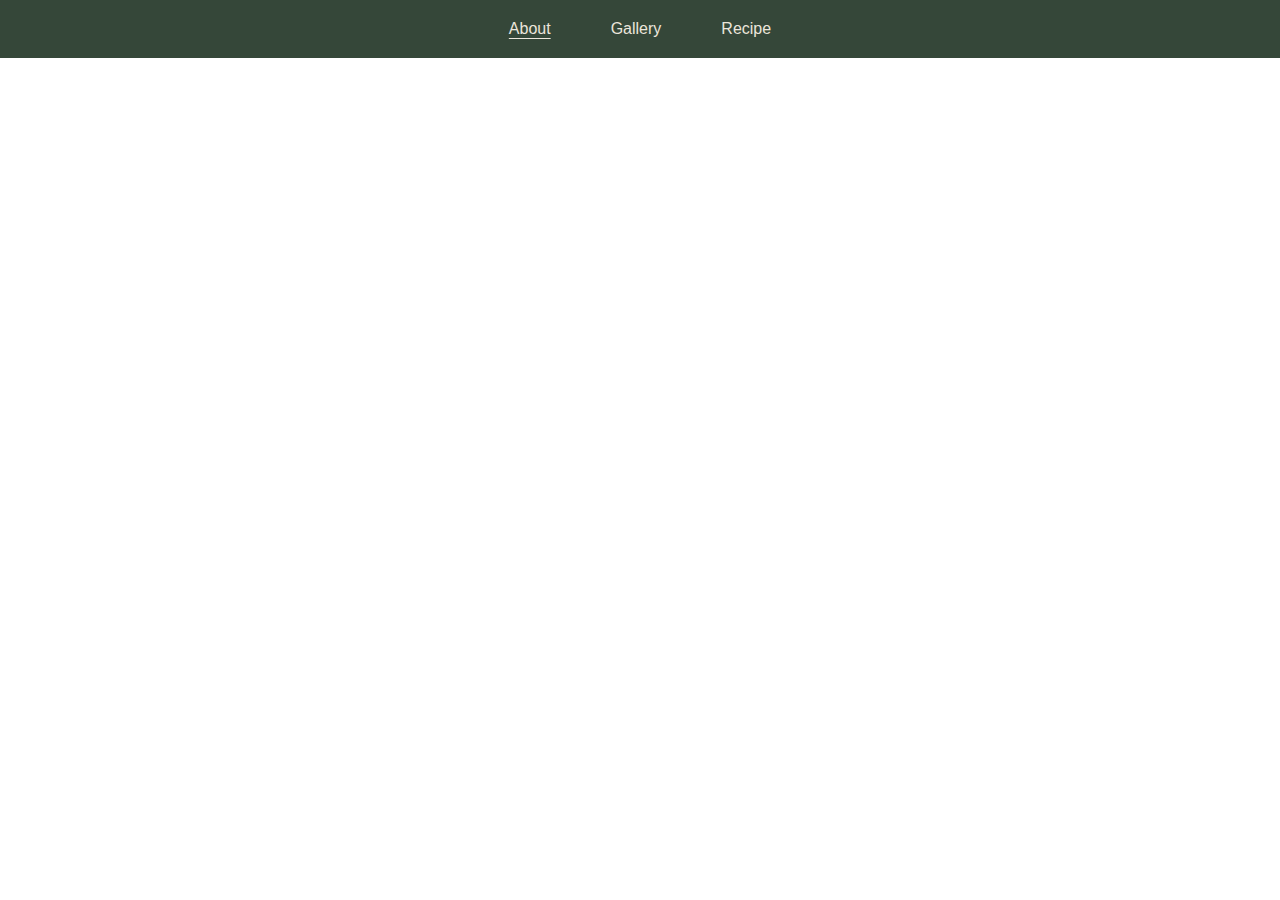
==== html/about.html @ a2104419 "Add files, Add nav bar" ====
<!DOCTYPE html>
<html>
  <head>
    <meta charset="UTF-8" />

    <!-- External CSS document -->
    <link rel="stylesheet" type="text/css" href="../css/styles.css" />
    <!-- External JS documents -->
    <script src="../js/script.js"></script>

    <title>Title</title>
  </head>

  <body>
    <header>
      <!-- Navigation bar -->
      <nav id="nav_bar">
        <a href="about.html" class="active">About</a>
        <a href="gallery.html">Gallery</a>
        <a href="recipe.html">Recipe</a>
      </nav>
    </header>

    <div id="content"></div>
  </body>
</html>
---- css/styles.css ----
/* Remove default style */
* {
  margin: 0;
  padding: 0;
  border: 0;
  outline: 0;
  font-family: Arial, Helvetica, sans-serif;
}

header {
  width: 100vw;
  height: 40px;
}

#nav_bar {
  background-color: #354739;
  display: flex;
  justify-content: center;
  align-items: center;
}

/* Style navigation links */
a {
  padding: 20px 30px 20px 30px;
  color: #ebe5db;
  text-align: center;
  text-decoration: none;
}

a:hover {
  color: #354739;
  background-color: #ce8523;
}

a.active {
  text-underline-position: under;
  text-decoration: underline;
}
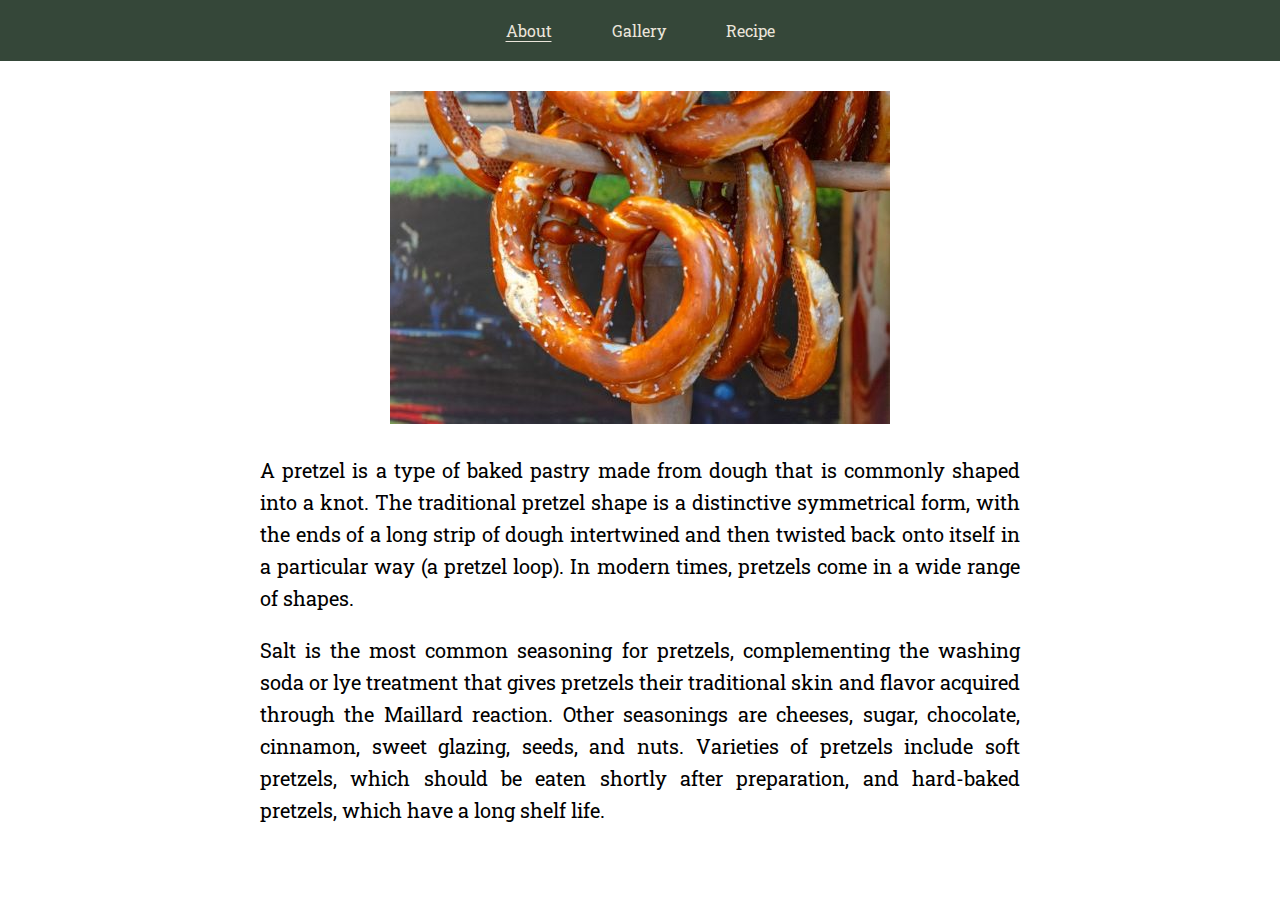
==== commit 5e92af54: "Add about.html content" ====
--- a/html/about.html
+++ b/html/about.html
@@ -4,8 +4,13 @@
     <meta charset="UTF-8" />
 
     <!-- External CSS document -->
+    <link
+      href="https://fonts.googleapis.com/css2?family=Roboto+Slab&display=swap"
+      rel="stylesheet"
+    />
     <link rel="stylesheet" type="text/css" href="../css/styles.css" />
     <!-- External JS documents -->
+    <script src="https://code.jquery.com/jquery-1.12.4.js"></script>
     <script src="../js/script.js"></script>
 
     <title>Title</title>
@@ -21,6 +26,24 @@
       </nav>
     </header>
 
-    <div id="content"></div>
+    <div id="about">
+      <img src="../images/Salzburg-89-500x333.jpg" />
+      <p>
+        A pretzel is a type of baked pastry made from dough that is commonly
+        shaped into a knot. The traditional pretzel shape is a distinctive
+        symmetrical form, with the ends of a long strip of dough intertwined and
+        then twisted back onto itself in a particular way (a pretzel loop). In
+        modern times, pretzels come in a wide range of shapes.
+      </p>
+      <p>
+        Salt is the most common seasoning for pretzels, complementing the
+        washing soda or lye treatment that gives pretzels their traditional skin
+        and flavor acquired through the Maillard reaction. Other seasonings are
+        cheeses, sugar, chocolate, cinnamon, sweet glazing, seeds, and nuts.
+        Varieties of pretzels include soft pretzels, which should be eaten
+        shortly after preparation, and hard-baked pretzels, which have a long
+        shelf life.
+      </p>
+    </div>
   </body>
 </html>
--- a/css/styles.css
+++ b/css/styles.css
@@ -4,12 +4,12 @@
   padding: 0;
   border: 0;
   outline: 0;
-  font-family: Arial, Helvetica, sans-serif;
+  /*font-family: Arial, Helvetica, sans-serif;*/
+  font-family: "Roboto Slab", serif;
 }
 
-header {
+*header {
   width: 100vw;
-  height: 40px;
 }
 
 #nav_bar {
@@ -25,6 +25,8 @@
   color: #ebe5db;
   text-align: center;
   text-decoration: none;
+  transition-property: background-color;
+  transition-duration: 2s;
 }
 
 a:hover {
@@ -36,3 +38,34 @@
   text-underline-position: under;
   text-decoration: underline;
 }
+
+/*@keyframes slide_nav {
+  from {
+    margin-left: -100%;
+    width: 300;
+  }
+
+  to {
+    margin-left: 0%;
+    width: 100%;
+  }
+}*/
+
+/* Style about.html content */
+#about {
+  width: 800px;
+  margin-left: auto;
+  margin-right: auto;
+  font-size: 20px;
+  line-height: 1.6em;
+}
+
+#about img {
+  display: block;
+  margin: 30px auto 30px auto;
+}
+
+#about p {
+  margin: 20px;
+  text-align: justify;
+}
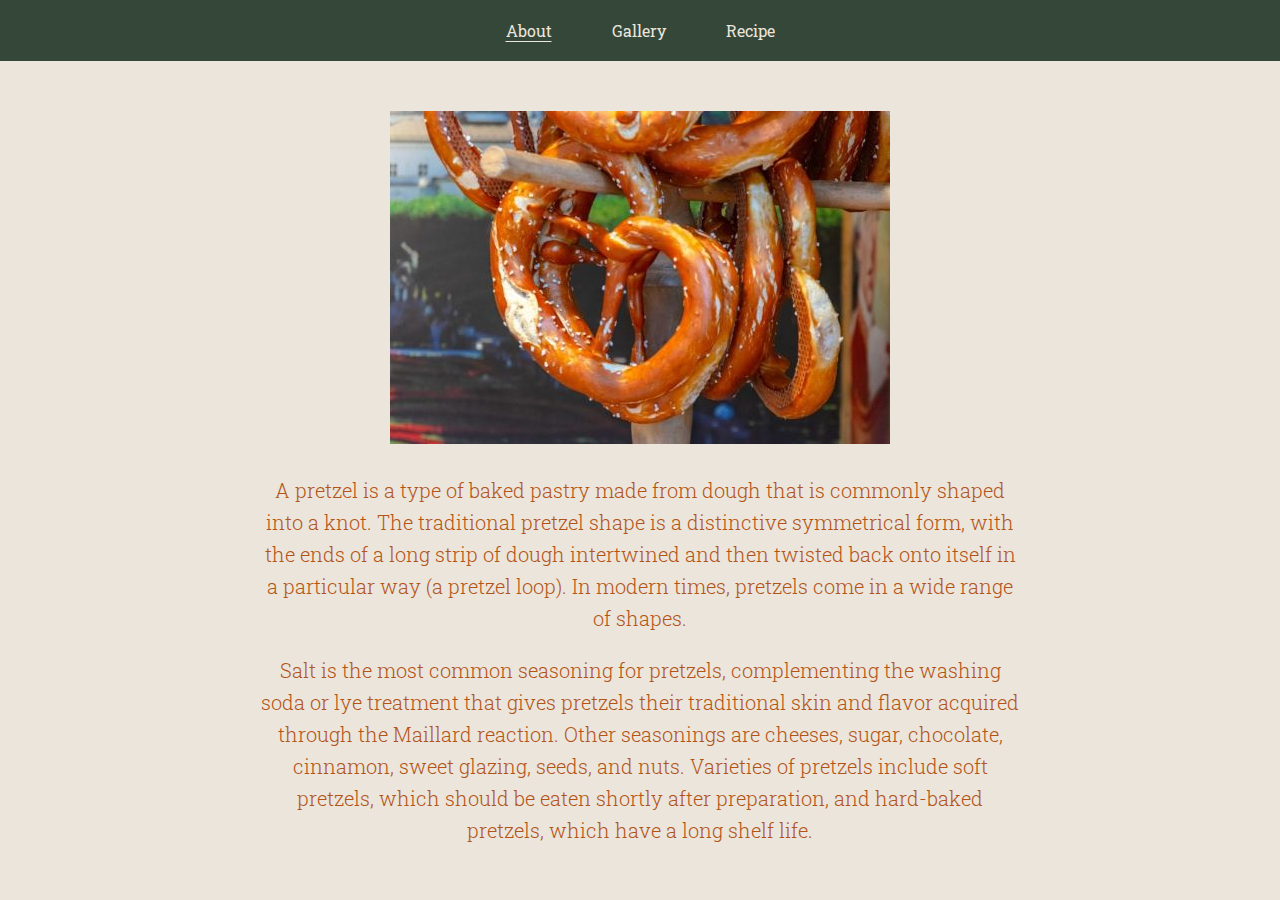
==== commit 45b97074: "Add image transition" ====
--- a/html/about.html
+++ b/html/about.html
@@ -16,7 +16,7 @@
     <title>Title</title>
   </head>
 
-  <body>
+  <body style="background-color: #ebe5db;">
     <header>
       <!-- Navigation bar -->
       <nav id="nav_bar">
--- a/css/styles.css
+++ b/css/styles.css
@@ -29,27 +29,17 @@
   transition-duration: 2s;
 }
 
+/* Change nav color on hover */
 a:hover {
   color: #354739;
   background-color: #ce8523;
 }
 
+/* Underline active link */
 a.active {
   text-underline-position: under;
   text-decoration: underline;
 }
-
-/*@keyframes slide_nav {
-  from {
-    margin-left: -100%;
-    width: 300;
-  }
-
-  to {
-    margin-left: 0%;
-    width: 100%;
-  }
-}*/
 
 /* Style about.html content */
 #about {
@@ -62,10 +52,56 @@
 
 #about img {
   display: block;
-  margin: 30px auto 30px auto;
+  margin: 50px auto 30px auto;
+  /* Add animation */
+  animation: slide_img 3s 1;
+}
+
+/* Create sliding effect for image */
+@keyframes slide_img {
+  0% {
+    margin-left: 500px;
+  }
+
+  50% {
+    margin-left: -200px;
+  }
+
+  100% {
+    margin-left: 150px;
+  }
 }
 
 #about p {
   margin: 20px;
-  text-align: justify;
+  text-align: center;
+  color: #b35417;
+  font-weight: 300;
 }
+
+/* Style gallery.html divs */
+.col1 {
+  color: #ebe5db;
+  background-color: #b35417;
+}
+
+.col2 {
+  color: #b35417;
+  background-color: #ebe5db;
+}
+
+#gallery p {
+  display: inline;
+  font-size: 50px;
+  background-color: black;
+}
+
+#gallery img {
+  vertical-align: middle;
+  opacity: 0;
+  /* Add transition */
+  transition-property: opacity;
+  transition-duration: 3s;
+  transition-delay: 1s;
+  transition-timing-function: ease-in-out;
+}
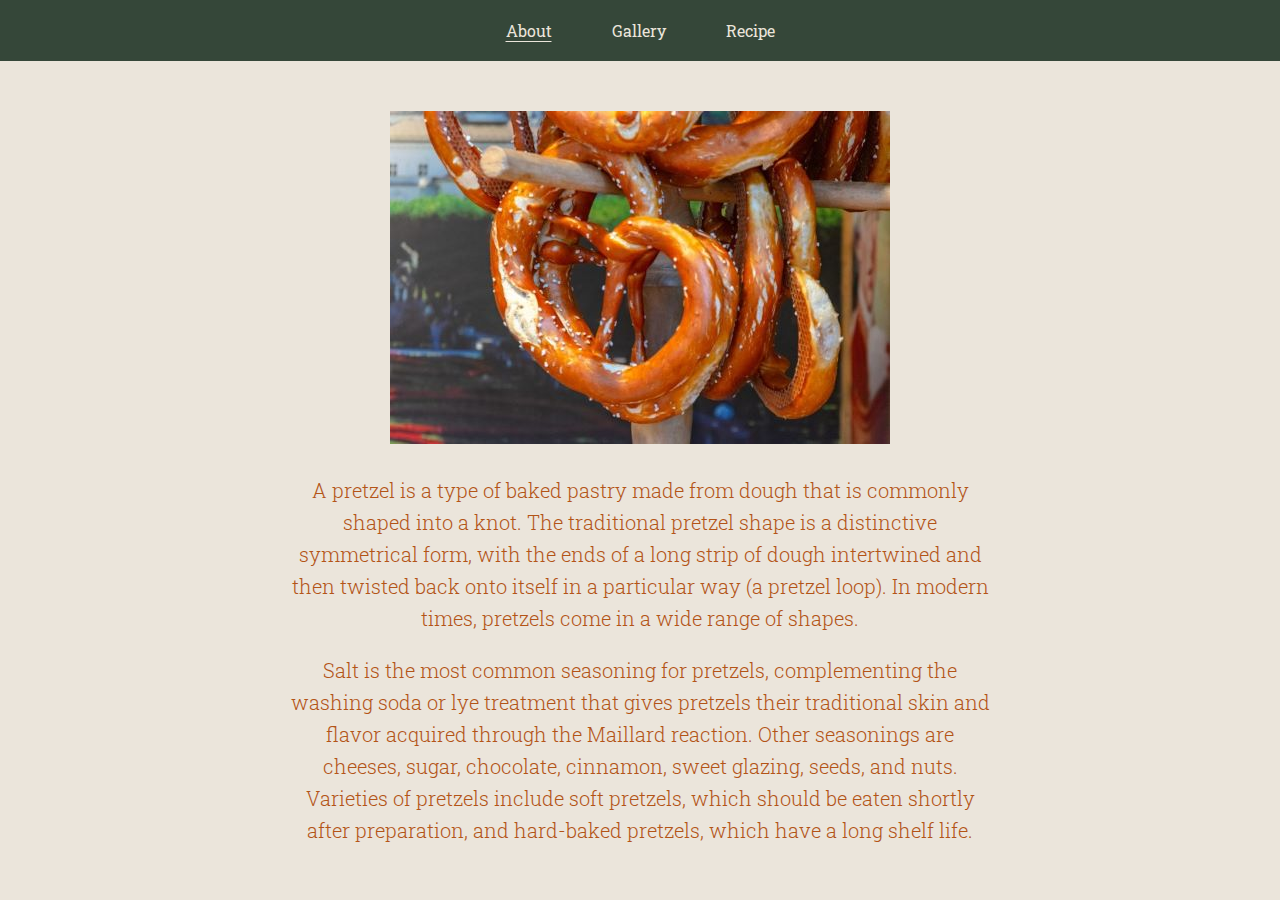
==== commit 646627dd: "Modify image transition" ====
--- a/html/about.html
+++ b/html/about.html
@@ -26,8 +26,11 @@
       </nav>
     </header>
 
+    <!-- Content -->
     <div id="about">
+      <!-- Image -->
       <img src="../images/Salzburg-89-500x333.jpg" />
+      <!-- Description -->
       <p>
         A pretzel is a type of baked pastry made from dough that is commonly
         shaped into a knot. The traditional pretzel shape is a distinctive
--- a/css/styles.css
+++ b/css/styles.css
@@ -4,7 +4,6 @@
   padding: 0;
   border: 0;
   outline: 0;
-  /*font-family: Arial, Helvetica, sans-serif;*/
   font-family: "Roboto Slab", serif;
 }
 
@@ -29,7 +28,7 @@
   transition-duration: 2s;
 }
 
-/* Change nav color on hover */
+/* Change link color on hover */
 a:hover {
   color: #354739;
   background-color: #ce8523;
@@ -43,7 +42,7 @@
 
 /* Style about.html content */
 #about {
-  width: 800px;
+  width: 750px;
   margin-left: auto;
   margin-right: auto;
   font-size: 20px;
@@ -54,17 +53,17 @@
   display: block;
   margin: 50px auto 30px auto;
   /* Add animation */
-  animation: slide_img 3s 1;
+  animation: slide_img 1s 1;
 }
 
 /* Create sliding effect for image */
 @keyframes slide_img {
   0% {
-    margin-left: 500px;
+    margin-left: 300px;
   }
 
   50% {
-    margin-left: -200px;
+    margin-left: -30px;
   }
 
   100% {
@@ -83,17 +82,35 @@
 .col1 {
   color: #ebe5db;
   background-color: #b35417;
+  width: 1%;
+  transition-property: width;
+  transition-duration: 0.5s;
 }
 
 .col2 {
-  color: #b35417;
+  color: black;
   background-color: #ebe5db;
+  width: 1%;
+  transition-property: width;
+  transition-duration: 0.5s;
+  transition-delay: 0.2s;
+}
+
+.col1 p {
+  background-color: black;
+}
+
+.col2 p {
+  background-color: #b35417;
 }
 
 #gallery p {
   display: inline;
   font-size: 50px;
-  background-color: black;
+  /*visibility: hidden;*/
+  transition-property: visibility;
+  transition-duration: 1s;
+  transition-delay: 5s;
 }
 
 #gallery img {
@@ -101,7 +118,7 @@
   opacity: 0;
   /* Add transition */
   transition-property: opacity;
-  transition-duration: 3s;
-  transition-delay: 1s;
+  transition-duration: 0.5s;
+  transition-delay: 0.5s;
   transition-timing-function: ease-in-out;
 }
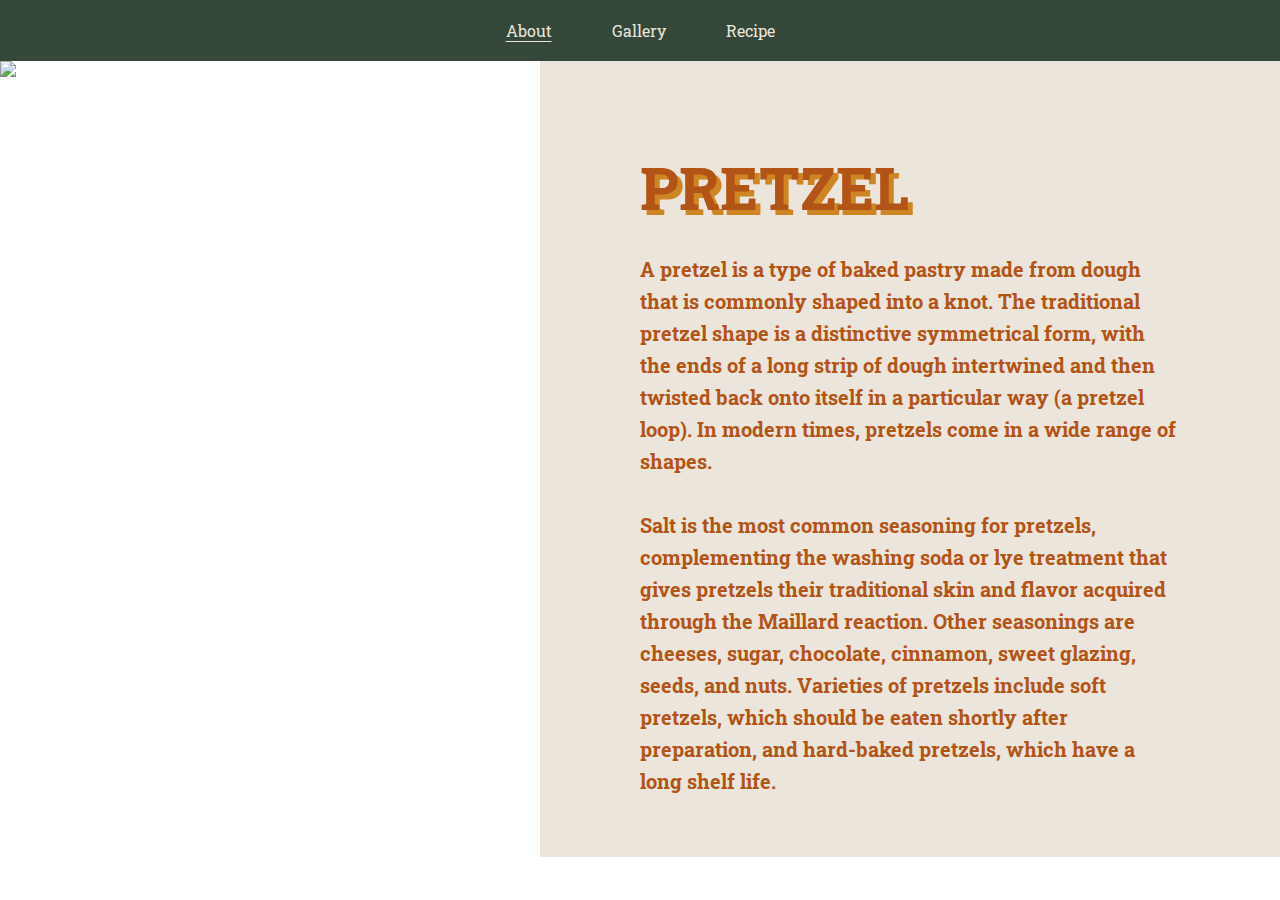
==== commit 341ebb0f: "Modify transitions" ====
--- a/html/about.html
+++ b/html/about.html
@@ -16,7 +16,7 @@
     <title>Title</title>
   </head>
 
-  <body style="background-color: #ebe5db;">
+  <body>
     <header>
       <!-- Navigation bar -->
       <nav id="nav_bar">
@@ -29,24 +29,28 @@
     <!-- Content -->
     <div id="about">
       <!-- Image -->
-      <img src="../images/Salzburg-89-500x333.jpg" />
+      <img src="../images/pretzel-bg1.jpg" />
       <!-- Description -->
-      <p>
-        A pretzel is a type of baked pastry made from dough that is commonly
-        shaped into a knot. The traditional pretzel shape is a distinctive
-        symmetrical form, with the ends of a long strip of dough intertwined and
-        then twisted back onto itself in a particular way (a pretzel loop). In
-        modern times, pretzels come in a wide range of shapes.
-      </p>
-      <p>
-        Salt is the most common seasoning for pretzels, complementing the
-        washing soda or lye treatment that gives pretzels their traditional skin
-        and flavor acquired through the Maillard reaction. Other seasonings are
-        cheeses, sugar, chocolate, cinnamon, sweet glazing, seeds, and nuts.
-        Varieties of pretzels include soft pretzels, which should be eaten
-        shortly after preparation, and hard-baked pretzels, which have a long
-        shelf life.
-      </p>
+      <div id="description">
+        <h1>PRETZEL</h1>
+        <p>
+          A pretzel is a type of baked pastry made from dough that is commonly
+          shaped into a knot. The traditional pretzel shape is a distinctive
+          symmetrical form, with the ends of a long strip of dough intertwined
+          and then twisted back onto itself in a particular way (a pretzel
+          loop). In modern times, pretzels come in a wide range of shapes.
+        </p>
+        <br />
+        <p>
+          Salt is the most common seasoning for pretzels, complementing the
+          washing soda or lye treatment that gives pretzels their traditional
+          skin and flavor acquired through the Maillard reaction. Other
+          seasonings are cheeses, sugar, chocolate, cinnamon, sweet glazing,
+          seeds, and nuts. Varieties of pretzels include soft pretzels, which
+          should be eaten shortly after preparation, and hard-baked pretzels,
+          which have a long shelf life.
+        </p>
+      </div>
     </div>
   </body>
 </html>
--- a/css/styles.css
+++ b/css/styles.css
@@ -41,7 +41,7 @@
 }
 
 /* Style about.html content */
-#about {
+/*#about {
   width: 750px;
   margin-left: auto;
   margin-right: auto;
@@ -51,13 +51,13 @@
 
 #about img {
   display: block;
-  margin: 50px auto 30px auto;
-  /* Add animation */
-  animation: slide_img 1s 1;
-}
+  margin: 50px auto 30px auto;*/
+/* Add animation */
+/*animation: slide_img 1s 1;
+}*/
 
 /* Create sliding effect for image */
-@keyframes slide_img {
+/*@keyframes slide_img {
   0% {
     margin-left: 300px;
   }
@@ -76,10 +76,82 @@
   text-align: center;
   color: #b35417;
   font-weight: 300;
+}*/
+
+#about {
+  display: flex;
+}
+
+#about img {
+  display: block;
+  /*width: 582px;
+  height: 873px;*/
+  width: 50%;
+  /*animation: slide_in 1.2s 1;*/
+  animation: slide_down 0.8s ease 0.1s 1;
+}
+
+/*@keyframes slide_in {
+  0% {
+    margin-right: -650px;
+    opacity: 0;
+  }
+
+  100% {
+    margin-right: 0px;
+    opacity: 1;
+  }
+}*/
+
+#description {
+  width: 50%;
+  padding: 60px 100px 60px 100px;
+  font-size: 20px;
+  line-height: 1.6em;
+  cursor: default;
+  color: #b35417;
+  background-color: #ebe5db;
+  animation: slide_up 0.8s ease 0.1s 1;
+}
+
+@keyframes slide_down {
+  0% {
+    opacity: 0.5;
+    transform: translateY(-975px);
+  }
+
+  100% {
+    opacity: 1;
+    transform: translateY(0px);
+  }
+}
+
+@keyframes slide_up {
+  0% {
+    opacity: 0.5;
+    transform: translateY(975px);
+  }
+
+  100% {
+    opacity: 1;
+    transform: translateY(0px);
+  }
+}
+
+#description h1 {
+  padding: 50px 0px 50px 0px;
+  font-size: 60px;
+  text-shadow: 5px 5px #ce8523;
+}
+
+#description p {
+  font-weight: 700;
 }
 
 /* Style gallery.html divs */
 .col1 {
+  display: flex;
+  align-items: center;
   color: #ebe5db;
   background-color: #b35417;
   width: 1%;
@@ -88,7 +160,9 @@
 }
 
 .col2 {
-  color: black;
+  display: flex;
+  align-items: center;
+  color: #b35417;
   background-color: #ebe5db;
   width: 1%;
   transition-property: width;
@@ -96,23 +170,15 @@
   transition-delay: 0.2s;
 }
 
-.col1 p {
-  background-color: black;
-}
-
-.col2 p {
-  background-color: #b35417;
-}
-
+/* Style image captions */
 #gallery p {
-  display: inline;
-  font-size: 50px;
-  /*visibility: hidden;*/
-  transition-property: visibility;
-  transition-duration: 1s;
-  transition-delay: 5s;
-}
-
+  font-size: 10px;
+  cursor: default;
+  transition-property: font-size;
+  transition-duration: 0.2s;
+}
+
+/* Style gallery.html images */
 #gallery img {
   vertical-align: middle;
   opacity: 0;
@@ -122,3 +188,84 @@
   transition-delay: 0.5s;
   transition-timing-function: ease-in-out;
 }
+
+/* Animate recipe.html */
+#recipe {
+  animation: open_up 0.3s 1;
+}
+
+@keyframes open_up {
+  0% {
+    opacity: 0.5;
+    width: 1%;
+    transform: translateX(600px);
+  }
+
+  100% {
+    opacity: 1;
+    width: 100%;
+    transform: translateX(0px);
+  }
+}
+
+/* Style recipe.html headings */
+/*#recipe h1,
+#recipe h2 {*/
+/*padding: 15px 0px 15px 0px;*/
+/*  padding: 30px 0px 30px 0px;
+}*/
+
+/* Style recipe.html headings */
+#recipe h1 {
+  padding: 30px 0px 30px 0px;
+  text-decoration: underline overline #ce8523 solid;
+  text-underline-position: under;
+}
+
+#recipe h2 {
+  padding: 30px 0px 30px 0px;
+  text-decoration: underline overline #b35417 solid;
+  text-underline-position: under;
+}
+
+/* Style ingredients div */
+#ingredients {
+  text-align: center;
+  /*padding: 15px 0px 30px 0px;*/
+  padding: 30px 0px 45px 0px;
+  margin-left: auto;
+  margin-right: auto;
+  cursor: default;
+  color: #b35417;
+  background-color: #ebe5db;
+}
+
+/* Remove list bullet */
+#ingredients ul {
+  list-style: none;
+}
+
+/* Style ingredients and steps content */
+#ingredients li,
+#steps p {
+  /*font-size: 20px;*/
+  font-size: 25px;
+  line-height: 1.6em;
+}
+
+/* Make ingredient list italic */
+#ingredients li {
+  font-style: italic;
+}
+
+/* Style steps div */
+#steps {
+  text-align: left;
+  /*padding: 15px 220px 30px 220px;*/
+  padding: 30px 220px 45px 220px;
+  margin-left: auto;
+  margin-right: auto;
+  cursor: default;
+  color: #354739;
+  background-color: #ce8523;
+}
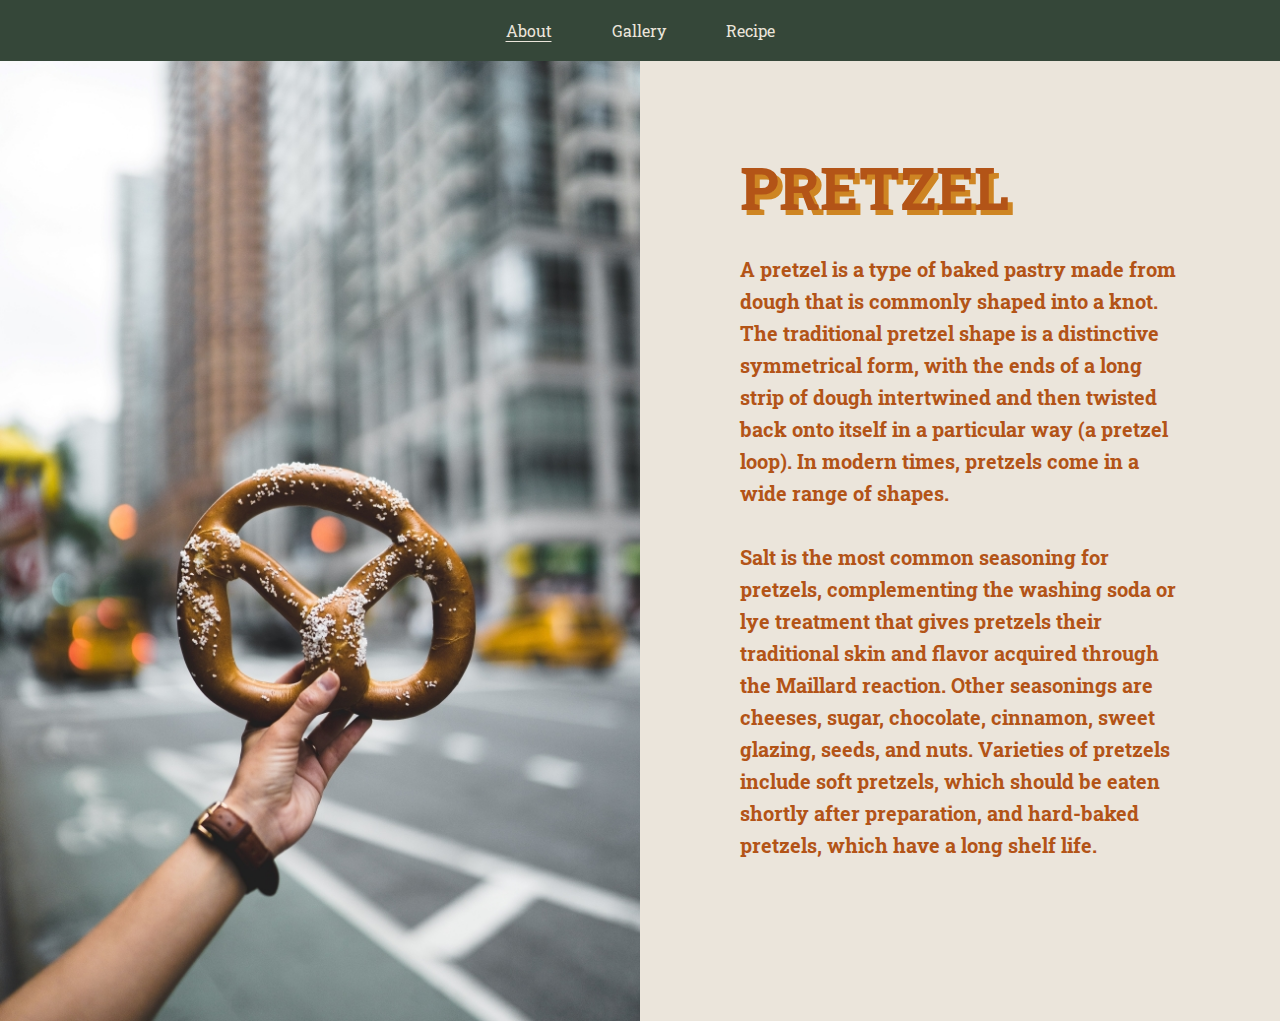
==== commit 07b71c41: "Modify image name" ====
--- a/html/about.html
+++ b/html/about.html
@@ -29,7 +29,7 @@
     <!-- Content -->
     <div id="about">
       <!-- Image -->
-      <img src="../images/pretzel-bg1.jpg" />
+      <img src="../images/pretzel-bg.jpg" />
       <!-- Description -->
       <div id="description">
         <h1>PRETZEL</h1>
